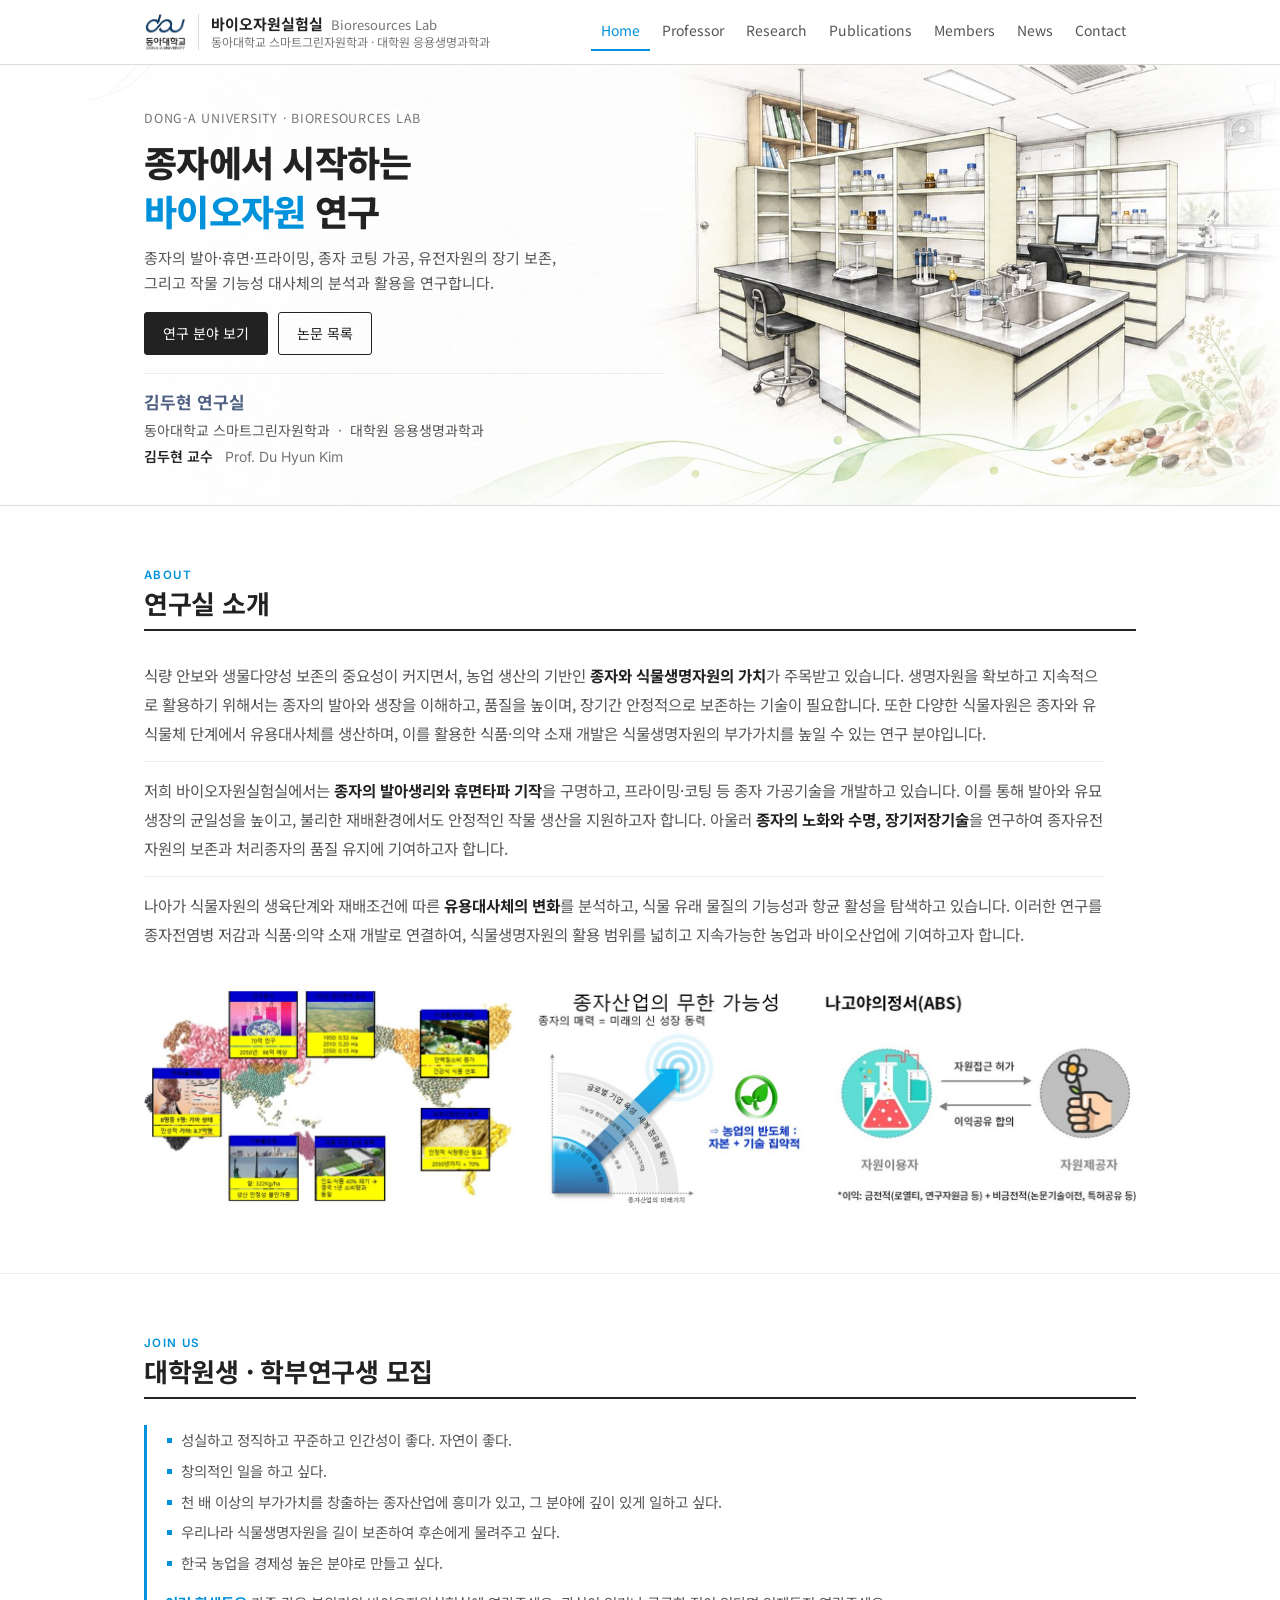
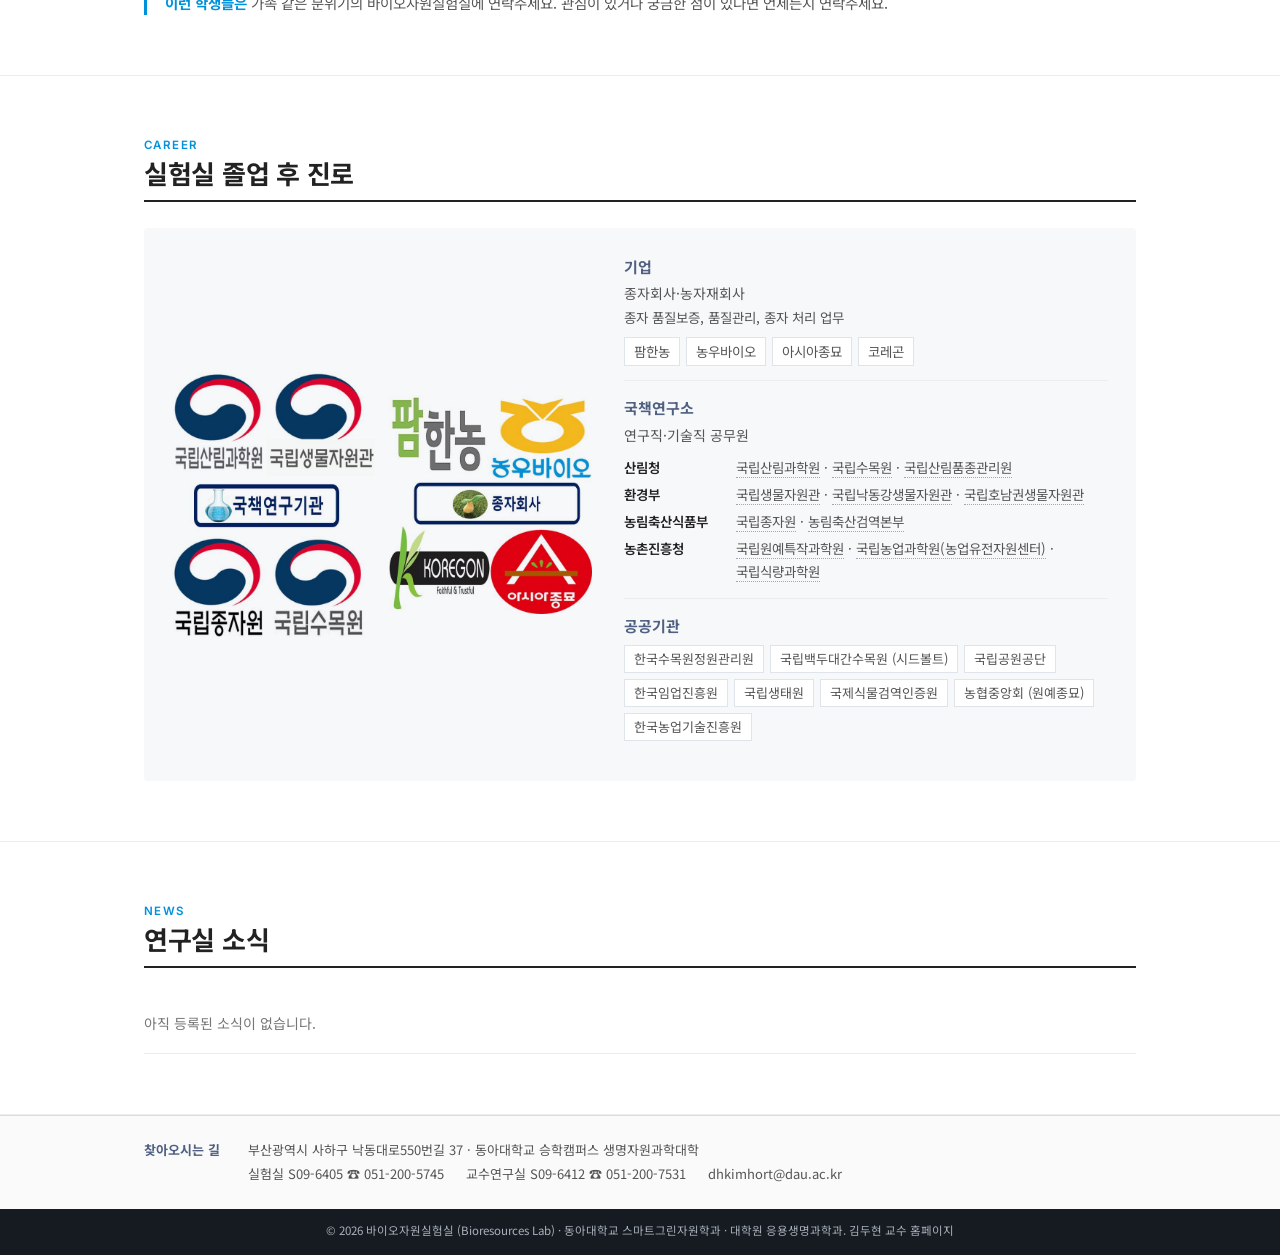
==== index.html @ fcc17c17 "Add files via upload" ====
<!DOCTYPE html>
<html lang="ko">
<head>
<meta charset="UTF-8">
<meta name="viewport" content="width=device-width, initial-scale=1">
<meta name="description" content="동아대학교 스마트그린자원학과 · 대학원 응용생명과학과 바이오자원실험실(김두현 교수). 종자 발아생리·프라이밍, 종자 가공, 유전자원 보존, 유용대사체 연구.">
<meta name="theme-color" content="#ffffff">
<meta name="apple-mobile-web-app-title" content="바이오자원실험실">
<link rel="icon" type="image/png" sizes="32x32" href="[data-uri]">
<link rel="icon" type="image/png" sizes="192x192" href="[data-uri]">
<link rel="apple-touch-icon" href="[data-uri]">
<meta property="og:type" content="website">
<meta property="og:site_name" content="바이오자원실험실">
<meta property="og:title" content="바이오자원실험실 | 동아대학교 김두현 교수 연구실">
<meta property="og:description" content="종자 발아생리·프라이밍, 종자 가공, 유전자원 보존, 유용대사체 연구 — 동아대학교 스마트그린자원학과 · 대학원 응용생명과학과">
<meta property="og:image" content="[data-uri]">
<meta property="og:image:width" content="1200"><meta property="og:image:height" content="630">
<meta name="twitter:card" content="summary_large_image">
<title>바이오자원실험실 | 동아대학교 김두현 교수 연구실</title>
<link rel="preconnect" href="https://fonts.googleapis.com">
<link rel="preconnect" href="https://fonts.gstatic.com" crossorigin>
<link href="https://fonts.googleapis.com/css2?family=Noto+Sans+KR:wght@400;500;700;800&family=Inter:wght@400;600&display=swap" rel="stylesheet">
<style>
:root{
  --ink:#141414; --ink2:#3d3d3d; --muted:#767676;
  --bg:#ffffff; --card:#ffffff; --line:#dcdcdc; --line2:#ececec;
  --accent:#0b3862;      /* 진한 남색: 링크·제목 포인트 */
  --accent-soft:#f2f4f7;
  --mark:#fff1a8;
  --radius:3px;
  /* 기존 이름 호환 */
  --green:var(--accent); --green2:var(--accent); --green-soft:var(--accent-soft); --gold:var(--ink); --gold-soft:var(--accent-soft);
}
*{box-sizing:border-box;margin:0;padding:0}
html{scroll-padding-top:64px}
body{min-height:100vh;display:flex;flex-direction:column}
main{flex:1;display:flex;flex-direction:column}
main>section{flex:none}
section[hidden]{display:none!important}
body{font-family:'Noto Sans KR',system-ui,sans-serif;background:var(--bg);color:var(--ink);line-height:1.7;font-size:15.5px;-webkit-font-smoothing:antialiased}
a{color:var(--accent);text-decoration:none}
a:hover{text-decoration:underline}
.wrap{max-width:1040px;margin:0 auto;padding:0 24px}

/* NAV */
header.nav{position:sticky;top:0;z-index:50;background:#fff;border-bottom:1px solid var(--line)}
.nav .wrap{display:flex;align-items:center;justify-content:space-between;height:64px}
.brand{display:flex;align-items:center;gap:12px;color:var(--ink);font-weight:700;font-size:15px;line-height:1.3}
.brand:hover{text-decoration:none}
.brand .logo{height:44px;width:auto;display:block}
.brand .bt{display:flex;flex-direction:column;padding-left:12px;border-left:1px solid var(--line)}
.brand .en-name{font-style:normal;font-weight:400;color:var(--muted);font-size:13px;margin-left:4px}
.brand small{font-weight:400;color:var(--muted);font-size:12px}
.links{display:flex;gap:2px}
.links a{color:var(--ink2);font-size:14px;padding:6px 10px;border-bottom:2px solid transparent}
.links a:hover,.links a.on{color:var(--accent);border-bottom-color:var(--accent);text-decoration:none}
.burger{display:none;background:none;border:0;padding:8px;cursor:pointer;color:var(--ink)}
@media (max-width:520px) and (pointer:coarse){.brand .bt small{display:none}.brand .logo{height:38px}}
@media (max-width:960px) and (pointer:coarse){.brand .bt small{display:none}}
@media (max-width:820px) and (pointer:coarse){
  .nav .wrap{height:auto;flex-direction:column;align-items:stretch;padding-top:10px}
  .burger{display:none}
  .links{display:flex;overflow-x:auto;-webkit-overflow-scrolling:touch;scrollbar-width:none;margin:6px -24px 0;padding:0 18px;gap:0}
  .links::-webkit-scrollbar{display:none}
  .links a{flex:none;padding:10px 12px;font-size:14px}
  html{scroll-padding-top:104px}
}

/* HERO */
.hero{background:#fff;border-bottom:1px solid var(--line);overflow:hidden}

.hero .wrap{padding:64px 24px 0}
.hero-txt{padding-bottom:56px}
.hero .eyebrow{font-size:12.5px;letter-spacing:.06em;color:var(--muted)}
.hero h1{font-family:'Noto Sans KR',sans-serif;font-weight:800;letter-spacing:-.02em;font-size:clamp(28px,4.2vw,40px);line-height:1.35;margin:12px 0 14px;color:var(--ink)}
.hero h1 span{color:var(--accent)}
.hero p.lead{max-width:none;color:var(--ink2);font-size:16px}
.hero .cta{display:flex;gap:10px;flex-wrap:wrap;margin-top:24px}
.btn{display:inline-block;padding:9px 18px;font-size:14px;border:1px solid var(--ink);border-radius:var(--radius);color:var(--ink)}
.btn:hover{text-decoration:none;background:var(--ink);color:#fff}
.btn.gold{background:var(--ink);color:#fff}
.btn.gold:hover{background:#000}
.hero-lab{margin-top:26px;padding-top:20px;border-top:1px solid var(--line2)}
.hero-lab>b{display:block;font-size:20px;color:var(--ink)}
.hero-sub{font-size:15px;color:var(--ink2);margin-top:2px}
.mbr{display:none}
@media (max-width:640px) and (pointer:coarse){.mbr{display:inline}.hero-sub .dot{display:none}.hero-sub{font-size:16px}}
.hero-sub span{margin:0 8px;color:var(--muted)}
.hero-pi{margin-top:6px;font-size:15px;font-weight:600;color:var(--ink)}
.hero-pi em{font-style:normal;font-weight:400;font-size:14px;color:var(--muted);margin-left:8px;font-family:'Inter'}
.hero-txt{align-self:center}
.hero-grid{display:grid;grid-template-columns:minmax(0,1fr) minmax(0,1.05fr);gap:8px;align-items:end}
.hero-art{align-self:end;margin-right:-24px}
.hero-art img{display:block;width:100%;height:auto;-webkit-mask-image:linear-gradient(90deg,transparent 0%,#000 22%),linear-gradient(180deg,transparent 0%,#000 24%);-webkit-mask-composite:source-in;mask-image:linear-gradient(90deg,transparent 0%,#000 22%),linear-gradient(180deg,transparent 0%,#000 24%);mask-composite:intersect}
@media (max-width:640px) and (pointer:coarse){.hero-grid{grid-template-columns:1fr}.hero-txt{padding-bottom:8px}.hero-art{justify-self:end;width:78%;margin:0 -24px 0 0}}

/* SECTIONS */
section.blk{padding:60px 0;border-bottom:1px solid var(--line2)}
.sec-head{display:flex;align-items:baseline;justify-content:space-between;gap:16px;margin-bottom:26px;flex-wrap:wrap;border-bottom:2px solid var(--ink);padding-bottom:10px}
.sec-head .kicker{font-family:'Inter';font-size:11.5px;letter-spacing:.12em;color:var(--muted);text-transform:uppercase}
.sec-head h2{font-family:'Noto Sans KR',sans-serif;font-weight:700;letter-spacing:-.01em;font-size:26px;color:var(--ink);line-height:1.3}
.sec-head p{color:var(--muted);font-size:14px}

/* PROFESSOR */
.prof{display:grid;grid-template-columns:220px 1fr;gap:40px}
@media (max-width:760px) and (pointer:coarse){.prof{grid-template-columns:1fr}}
.prof-card{align-self:start}
.avatar{display:block;object-fit:cover;object-position:center top;width:100%;max-width:160px;aspect-ratio:4/5;background:var(--accent-soft);border:1px solid var(--line);display:grid;place-items:center;font-family:'Noto Sans KR';font-size:56px;color:#b9c0cb;margin-bottom:16px}
.prof-card h3{font-size:21px}
.prof-card .en{color:var(--muted);font-family:'Inter';font-size:14px}
.prof-card .pos{margin:8px 0 14px;color:var(--ink2);font-size:14px}
.contact-list{list-style:none;font-size:13.5px;border-top:1px solid var(--line);padding-top:12px}
.contact-list li{display:flex;gap:10px;padding:3px 0;color:var(--ink2);word-break:break-all}
.contact-list li b{color:var(--muted);font-weight:400;min-width:44px}
.ext-links{display:flex;gap:12px;flex-wrap:wrap;margin-top:12px;font-size:13.5px}
.chip{display:inline-block;font-size:12px;padding:2px 8px;border:1px solid var(--line);border-radius:var(--radius);color:var(--ink2);background:#fff}
.ext-links .chip{border:0;padding:0;font-size:13.5px;color:var(--accent);text-decoration:underline;text-underline-offset:3px}
.chip.gold{border-color:var(--ink2);color:var(--ink)}
.timeline h4{font-size:15px;color:var(--ink);margin:4px 0 8px;padding-bottom:6px;border-bottom:1px solid var(--line)}
.tl{list-style:none;margin-bottom:26px}
.tl li{display:grid;grid-template-columns:150px 1fr;gap:14px;padding:7px 0;border-bottom:1px solid var(--line2);font-size:14.5px}
.tl li .yr{font-family:'Inter';color:var(--muted);font-size:13.5px}
.todo{background:#fff8d6;border:1px dashed #c9b45a;color:#6b5a12;padding:1px 6px;font-size:12.5px}

/* RESEARCH */
.grid{display:grid;grid-template-columns:repeat(2,1fr);gap:0;border-top:1px solid var(--line)}
@media (max-width:700px) and (pointer:coarse){.grid{grid-template-columns:1fr}}
.rcard{padding:26px 26px 26px 0;border-bottom:1px solid var(--line)}
.grid .rcard:nth-child(2n){padding-left:26px;padding-right:0;border-left:1px solid var(--line)}
@media (max-width:700px) and (pointer:coarse){.grid .rcard:nth-child(2n){padding-left:0;border-left:0}}
.rcard .ico{display:none}
.rcard h3{font-size:18px;font-weight:700}
.rcard .en{font-family:'Inter';font-size:12.5px;color:var(--muted);margin-bottom:10px}
.rcard p{font-size:14.5px;color:var(--ink2)}
.rcard .tags{margin-top:12px;display:flex;gap:5px;flex-wrap:wrap}
#researchGrid{display:block;border-top:0}
.rarea{padding:30px 0 34px;border-top:1px solid var(--line)}
.rarea:first-child{border-top:0;padding-top:4px}
.rhead{display:flex;gap:14px;align-items:baseline;margin-bottom:10px}
.rnum{font-family:'Inter';font-weight:700;font-size:20px;color:var(--accent)}
.rhead h3{font-size:20px;font-weight:700}
.rhead .en{font-family:'Inter';font-size:13px;color:var(--muted)}
.rdesc{font-size:15px;color:var(--ink2);max-width:920px;line-height:1.85}
.rarea .tags{margin:12px 0 18px;display:flex;gap:5px;flex-wrap:wrap}
.rfigs{display:grid;grid-template-columns:1fr 1fr;gap:12px 16px;max-width:680px}

.quad{grid-column:1/-1;display:grid;grid-template-columns:1fr 1fr;gap:14px;max-width:560px}
.qimg{width:100%;aspect-ratio:1/1;object-fit:cover;display:block;border:1px solid var(--line2)}
.jrows{display:flex;flex-direction:column;gap:6px}
.jrow{display:flex;gap:6px}
.jit{min-width:0}
.jit img{width:100%;height:auto;display:block;border-radius:2px;background:#fff}
.qcell{margin:0}

.qcell figcaption{margin-top:6px;line-height:1.45}
.qcell b{display:block;font-size:14px;color:var(--ink)}
.qcell .sci{font-weight:400;font-size:12.5px;color:var(--ink2);margin-left:4px}
.qcell span{font-size:12px;color:var(--muted)}
.rfig{margin:0;min-width:0}
.rfig.full{grid-column:1/-1}
.rfig.tall img{max-height:520px;width:auto;max-width:100%;margin:0 auto}
.rfig img{width:100%;display:block;border:1px solid var(--line2);background:#fff}
.rfig img+img{margin-top:8px}
.rfig.half{display:flex;flex-direction:column}
.rfig.half .rimgs{flex:1;display:flex;flex-direction:column;gap:8px}
.rfig.half .rimgs img{flex:1;min-height:0;height:100%;object-fit:cover;object-position:left center}
.rfig.half .rimgs img:only-child{object-fit:contain}
.rfig.half .rimgs img+img{margin-top:0}
.rfig figcaption{white-space:nowrap;overflow:hidden;text-overflow:ellipsis;font-size:12px}
.rfig.full figcaption{white-space:normal}
.rfig figcaption{font-size:12.5px;color:var(--muted);margin-top:7px;line-height:1.6}
@media (max-width:700px) and (pointer:coarse){.rfigs{grid-template-columns:1fr}}
.kwbox{margin-top:30px}
.kwbox h4{font-size:14px;margin-bottom:10px}
.kw{display:inline-block;margin:0 14px 6px 0;font-size:14px;color:var(--ink2)}
.ach{display:grid;grid-template-columns:repeat(auto-fit,minmax(300px,1fr));gap:0 30px;margin-top:22px;border-top:1px solid var(--line)}
.achi{padding:14px 0;border-bottom:1px solid var(--line2);display:flex;gap:12px;align-items:flex-start}
.ach-h{font-size:14px;margin-top:30px}
.ach{margin-top:10px!important}
.achi b a{color:var(--ink)}
.achi .chip{white-space:nowrap;flex:none}
.achi b{font-size:14.5px;display:block;line-height:1.5;font-weight:500}.achi p{font-size:13px;color:var(--muted)}

/* PUBLICATIONS */
.pub-tools{display:flex;gap:10px;flex-wrap:wrap;margin-bottom:16px}
.search{flex:1;min-width:220px;position:relative}
.search input{width:100%;padding:9px 12px 9px 34px;border:1px solid var(--line);border-radius:var(--radius);font:inherit;font-size:14px;background:#fff}
.search input:focus{outline:none;border-color:var(--ink)}
.search svg{position:absolute;left:11px;top:50%;transform:translateY(-50%);color:var(--muted)}
.filters[hidden]{display:none!important}
.filters{display:flex;gap:0;border:1px solid var(--line);border-radius:var(--radius);overflow:hidden}
.fbtn{border:0;border-right:1px solid var(--line);background:#fff;padding:8px 14px;font:inherit;font-size:13px;cursor:pointer;color:var(--ink2)}
.fbtn:last-child{border-right:0}
.fbtn.on{background:var(--ink);color:#fff}
.tabs{display:flex;gap:0;border-bottom:1px solid var(--line);margin:-6px 0 18px}
.tab{background:none;border:0;border-bottom:2px solid transparent;margin-bottom:-1px;padding:10px 18px 10px 0;margin-right:18px;font:inherit;font-size:15px;color:var(--muted);cursor:pointer}
.tab span{font-family:'Inter';font-size:12.5px;color:var(--muted);margin-left:3px}
.tab.on{color:var(--ink);border-bottom-color:var(--ink);font-weight:600}
.pane[hidden],.pub-tools[hidden],.pub-count[hidden]{display:none!important}
.pres{padding:11px 0}
.pres .t{font-size:14.5px}
.kind{font-size:12px;color:var(--muted);border:1px solid var(--line);padding:1px 7px;white-space:nowrap}
.kind.intl{color:var(--accent);border-color:#b9c6d6}
#pane-patents .ach{margin-top:0!important;grid-template-columns:1fr;border-top:0}
#pane-patents .achi .chip{min-width:66px;text-align:center}
.src-note{font-size:12.5px;color:var(--muted);margin:-2px 0 6px}
.pub-count{font-size:13px;color:var(--muted);margin-bottom:6px}
.year-group h3{font-family:'Inter';font-size:17px;font-weight:600;color:var(--ink);margin:26px 0 4px}
.pub{padding:14px 0;border-bottom:1px solid var(--line2);display:grid;grid-template-columns:1fr auto;gap:16px;align-items:start}
.pub .t{font-weight:500;font-size:15px;line-height:1.55;color:var(--ink)}
.pub .a{font-size:13.5px;color:var(--ink2);margin-top:3px}
.pub .a mark{background:none;color:var(--ink);font-weight:700;text-decoration:underline;text-underline-offset:2px}
.pub .j{font-size:13px;color:var(--muted);margin-top:2px}
.pub .j .idx{margin-left:10px;font-family:'Inter';font-size:11.5px;letter-spacing:.03em;color:var(--ink2);border:1px solid var(--line);padding:0 6px}
.pub .j i{color:var(--ink2)}
.pub .side{display:flex;flex-direction:column;gap:6px;align-items:flex-end}
.pub .side .chip{display:none}
.doi{font-size:13px;font-family:'Inter';white-space:nowrap}
.empty{text-align:center;color:var(--muted);padding:30px}
@media (max-width:600px) and (pointer:coarse){.pub{grid-template-columns:1fr}.pub .side{align-items:flex-start}}

/* MEMBERS */
.mgroup{margin-bottom:26px}
.alumni{list-style:none;border-top:1px solid var(--line);max-width:520px}
.al-note{font-style:normal;font-size:13px;color:var(--muted);margin-left:12px}
.alumni li{display:grid;grid-template-columns:48px 1fr;padding:8px 0;border-bottom:1px solid var(--line2);font-size:14.5px}
.alumni .yr{font-family:'Inter';color:var(--muted);font-size:13.5px}
.mgroup h3{font-size:14px;color:var(--muted);font-weight:500;margin-bottom:8px}
.mcards{display:grid;grid-template-columns:repeat(auto-fill,minmax(280px,1fr));gap:12px}
.mcard{border:1px solid var(--line);border-radius:var(--radius);padding:16px;display:flex;gap:14px;align-items:flex-start}
.mcard .ph{width:56px;height:70px;flex:none;display:grid;place-items:center;background:var(--accent-soft);border:1px solid var(--line);color:#9aa3b0;font-size:15px}
.mcard.ph-empty{border-style:dashed}
.mcard.ph-empty .ph{background:#fafafa;color:#bbb}
.mcard h4{font-size:15.5px}
.mcard h4 span{font-family:'Inter';font-weight:400;color:var(--muted);font-size:12.5px;margin-left:5px}
.mcard .role{font-size:12.5px;color:var(--muted);margin:1px 0 6px}
.mcard p{font-size:13.5px;color:var(--ink2)}

/* NEWS */
.news{list-style:none}
.news li{display:grid;grid-template-columns:90px 1fr;gap:4px 16px;padding:12px 0;border-bottom:1px solid var(--line2)}
.news .d{font-family:'Inter';font-size:13.5px;color:var(--muted);grid-row:span 2}
.news .h{font-weight:500}
.news .x{font-size:14px;color:var(--ink2)}

/* CONTACT */
.contact{display:grid;grid-template-columns:1fr 1fr;gap:40px}
.cbar{display:flex;gap:28px;align-items:baseline;flex-wrap:wrap}
.cbar-t{font-size:13px;font-weight:700;color:var(--ink);white-space:nowrap}
.cbar-b p{font-size:13px;color:var(--ink2);line-height:1.8}
.cbar-b span{margin-right:22px;white-space:nowrap}
#cbar{margin-top:auto;padding:22px 0 24px!important;background:#fafafa;border-top:1px solid var(--line);border-bottom:0!important}
#cbar .room{display:inline-block;min-width:96px;margin-right:18px}
#contact .sec-head{margin-bottom:18px}
@media (max-width:760px) and (pointer:coarse){.contact{grid-template-columns:1fr;gap:24px}}
.box h3{font-size:15px;margin-bottom:8px}
.box p{font-size:14.5px;color:var(--ink2)}
.proj{margin:0 0 34px}
.proj-h{font-size:17px;font-weight:600;color:var(--ink);margin-bottom:6px;display:flex;gap:10px;align-items:baseline}
.proj-h span{font-family:'Inter';font-weight:700;color:var(--accent);font-size:16px}
.proj p{font-size:14.5px;color:var(--ink2);max-width:900px;margin-bottom:12px}
.proj-fig{border:1px solid var(--line);padding:10px;background:#fff}
.proj-fig.narrow{max-width:640px}
.proj-fig img{width:100%;display:block}
.about-txt{max-width:960px}
.ab-row{padding:14px 0;border-bottom:1px solid var(--line2)}
.ab-row:last-child{border-bottom:0}
.ab-row:first-child{padding-top:4px}
.ab-row p{margin-bottom:0!important}
.ab-lbl{font-size:13px;font-weight:700;color:var(--accent);padding-top:3px;letter-spacing:.02em}
@media (max-width:640px) and (pointer:coarse){.ab-row{grid-template-columns:1fr;gap:4px}}
.about-txt p{font-size:15.5px;color:var(--ink2);margin-bottom:12px;line-height:1.85}
.about-txt b{color:var(--ink)}
.about-fig{margin:26px 0 8px;border:0;padding:0;background:#fff}
.about-fig img{width:100%;display:block}
.sub-h{font-size:17px;margin:40px 0 14px;padding-bottom:8px;border-bottom:1px solid var(--line)}
.career{background:#f7f8fa;padding:26px 28px;border-radius:4px;display:grid;grid-template-columns:minmax(0,1fr) minmax(0,1.15fr);gap:32px;align-items:start}
@media (max-width:820px) and (pointer:coarse){.career{grid-template-columns:1fr}}
.career-logos{display:grid;grid-template-columns:1fr 1fr;gap:14px}
.career-logos img{width:100%;display:block;border:0;padding:0;background:#fff;mix-blend-mode:multiply}
.career-txt p{font-size:14.5px;color:var(--ink2);margin-bottom:12px;line-height:1.8}
.career-txt b{color:var(--ink)}
.cr-item{padding:14px 0;border-bottom:1px solid var(--line2)}
.cr-item:first-child{padding-top:0}
.cr-item:last-child{border-bottom:0}
.cr-item h4{font-size:15px;color:var(--slate);margin-bottom:2px}
.cr-item p{font-size:14px;color:#222;margin:0}
.cr-item span{display:block;font-size:13.5px;color:#555}
.cr-item ul{list-style:none;margin-top:6px}
.cr-item ul li{font-size:13.5px;color:#555;padding:2px 0}
.cr-item ul li b{display:inline-block;min-width:112px;color:#222;font-weight:600}
.cr-item ul.tagl{display:flex;flex-wrap:wrap;gap:6px}
.cr-item ul.tagl li{border:1px solid #dfe3ea;background:#fff;padding:2px 9px;font-size:13px}
.cr-item a{color:inherit;text-decoration:none;border-bottom:1px dotted #9aa7bd}
.cr-item a:hover{color:var(--accent);border-bottom-color:var(--accent)}
.cr-item ul.tagl li{padding:0!important}
.cr-item ul.tagl li a{display:block;padding:2px 9px;border:0}
.cr-item ul.tagl li:hover{border-color:var(--accent)}
.cr-item ul li b a{border-bottom:0}
.want{list-style:none;margin:4px 0 12px}
.want li{position:relative;padding:3px 0 3px 16px;font-size:14.5px;color:var(--ink2)}
.want li::before{content:"";position:absolute;left:2px;top:13px;width:5px;height:5px;background:var(--accent)}
.want-call{font-size:14.5px;color:var(--ink2)}
.want-call b{color:var(--accent)}
.recruit{border-left:3px solid var(--accent);padding-left:18px}

footer a{color:#dfe5ec;text-decoration:underline;text-underline-offset:3px;margin-left:6px}
footer{padding:12px 0 14px;background:#161b22;color:#a9b1bc;font-size:11.5px;text-align:center}
@media (max-width:640px) and (pointer:coarse){
  .hero .wrap{padding-top:36px}
  section.blk{padding:40px 0}
  .stats{display:grid;grid-template-columns:1fr 1fr;gap:18px 20px}
  .prof .avatar{max-width:130px}
  .sec-head h2{font-size:23px}
  .rfigs,.quad{max-width:100%}
}
@media (min-width:641px), (pointer:fine){
  .hero-grid{align-items:stretch}
}
@media (min-width:641px), (pointer:fine){
  .hero .wrap.hero-grid{min-height:60vh;padding-top:0}
  .hero-txt{padding:36px 0 36px;align-self:center}
}
@media (min-width:641px), (pointer:fine){
  .hero-grid{grid-template-columns:minmax(0,0.9fr) minmax(0,1.3fr)}
}
@media (min-width:641px), (pointer:fine){
  .hero{position:relative}
  .hero-grid{grid-template-columns:1fr;position:static}
  .hero-txt{position:relative;z-index:2;max-width:520px}
}
@media (min-width:641px), (pointer:fine){
  .hero .wrap.hero-grid{min-height:0}
  .hero-txt{padding:30px 0 28px}
  .hero h1{font-size:clamp(26px,3.4vw,36px);margin:8px 0 10px}
  .hero p.lead{font-size:15px;line-height:1.7}
  .hero .cta{margin-top:16px}
  .hero-lab{margin-top:18px;padding-top:14px}
  .hero-lab>b{font-size:17px}
  .hero-sub{font-size:14px}
  .hero-pi{font-size:14px;margin-top:2px}
}
@media (max-width:640px) and (pointer:coarse){
  .hero-art img{content:url("[data-uri]");-webkit-mask-image:linear-gradient(180deg,transparent 0%,#000 25%);mask-image:linear-gradient(180deg,transparent 0%,#000 25%)}
}
/* 글씨 색 조합: 제목 #222 · 소제목 블루 #0091db · 중제목 슬레이트 #4f6082 · 본문 #555 */
:root{--ink:#222;--ink2:#555;--accent:#0091db;--slate:#4f6082}
.sec-head h2,.hero h1{color:#222}
.hero h1 span{color:#0091db}
.sec-head .kicker{color:#0091db;font-weight:600}
.rhead h3,.rnum{color:#0091db}
.timeline h4,.sub-h,.ach-h,.mgroup h3,.kwbox h4,.hero-lab>b,.qcell b,.cbar-t,.year-group h3{color:var(--slate)}
.rdesc,.about-txt p,.ab-row p,.career-txt p,.want li,.want-call,.hero p.lead,.pub .a,.tl li,.news .x,.box p{color:#555}
.about-txt b,.career-txt b,.rdesc b{color:#222}
@media (max-width:640px) and (pointer:coarse){.dbr{display:none}}
.hero p.lead{word-break:keep-all}
.career-logos{align-self:center;align-items:center}
.cr-item ul:not(.tagl) li{display:grid;grid-template-columns:112px 1fr;align-items:start}
.cr-item ul:not(.tagl) li b{min-width:0}
.cr-item .cv{display:block;word-break:keep-all}
.cr-item ul.tagl li>span{display:block;padding:2px 9px;color:#555}
.nform{border:1px solid var(--line);background:#fafbfc;padding:16px;margin-bottom:22px;border-radius:4px}
.nform[hidden]{display:none}
.nf-row{display:flex;gap:10px;align-items:center;flex-wrap:wrap}
.nform input[type=text]{flex:1;min-width:200px}
.nform input[type=text],.nform input[type=date],.nform textarea{font:inherit;font-size:14px;padding:8px 10px;border:1px solid var(--line);border-radius:3px;background:#fff}
.nform textarea{width:100%;margin:10px 0;resize:vertical}
.nf-foot{justify-content:space-between}
.nf-file input{display:none}
.nf-file span{display:inline-block;padding:7px 12px;border:1px solid var(--line);background:#fff;cursor:pointer;font-size:13.5px;border-radius:3px}
.nf-prev{flex:1;font-size:13px;color:var(--muted)}
.nf-msg{font-size:13px;color:var(--muted);margin-top:6px;min-height:1em}
.news li{grid-template-columns:90px 1fr!important}
.news .nb{min-width:0}
.nimgs{display:flex;gap:8px;flex-wrap:wrap;margin-top:8px}
.nimgs img{height:140px;width:auto;max-width:100%;object-fit:cover;border:1px solid var(--line2)}
.ndel{margin-top:6px;font:inherit;font-size:12px;color:#b33;background:none;border:0;cursor:pointer;padding:0}
.n-empty{display:block!important;color:var(--muted);font-size:14px;padding:18px 0!important}
.ct-grid{display:grid;grid-template-columns:1.2fr 1fr;gap:18px}
@media (max-width:760px) and (pointer:coarse){.ct-grid{grid-template-columns:1fr}}
.ct-card{background:#f7f8fa;border-radius:4px;padding:24px 26px}
.ct-card h3{font-size:15px;color:var(--slate);margin-bottom:10px}
.ct-card p{font-size:14.5px;color:#555}
.ct-big{font-size:18px!important;color:#222!important;font-weight:600;margin-bottom:2px}
.ct-en{font-family:'Inter';font-size:13px!important;color:var(--muted)!important;margin-top:6px}
.ct-maps{display:flex;gap:8px;flex-wrap:wrap;margin-top:16px}
.ct-maps .btn{background:#fff;font-size:13px;padding:7px 14px}
.ct-dl{display:grid;grid-template-columns:92px 1fr;gap:12px 10px;font-size:14.5px}
.ct-dl dt{color:var(--muted)}
.ct-dl dd{margin:0;color:#222}
.ct-dl dd b{font-weight:600;margin-right:14px}
.ct-dl dd span{color:#555}
.ct-join{margin-top:18px;display:flex;justify-content:space-between;align-items:center;gap:16px;flex-wrap:wrap;background:#eef6fc}
.ct-join h3{color:#0091db;margin-bottom:4px}
.tl-en{display:block;font-family:'Inter';font-size:12.5px;color:var(--muted);margin-top:1px}
.tl li span{word-break:keep-all}
.ov-grid{display:grid;grid-template-columns:1fr 1fr;border-top:1px solid var(--line);margin-bottom:40px}
@media (max-width:700px) and (pointer:coarse){.ov-grid{grid-template-columns:1fr}}
.ov-cell{padding:24px 24px 24px 0;border-bottom:1px solid var(--line)}
.ov-cell:nth-child(2n){padding-left:24px;padding-right:0;border-left:1px solid var(--line)}
@media (max-width:700px) and (pointer:coarse){.ov-cell:nth-child(2n){padding-left:0;border-left:0}}
.ov-cell h3{font-size:18px;font-weight:700;color:#0091db}
.ov-cell .en{font-family:'Inter';font-size:12.5px;color:var(--muted);margin-bottom:10px}
.ov-cell p{font-size:14.5px;color:#555;line-height:1.8}
.ov-cell .tags{margin-top:12px;display:flex;gap:5px;flex-wrap:wrap}
@media (min-width:641px), (pointer:fine){
  .hero{background:#fff!important;position:relative;overflow:hidden}
  .hero .wrap.hero-grid{position:relative;height:440px;min-height:0!important;align-content:center}
  .hero-bg{position:absolute;top:0;left:-150px;height:100%;width:auto;max-width:none;z-index:0;pointer-events:none;-webkit-mask-image:linear-gradient(90deg,transparent 0%,transparent 6%,#000 30%,#000 88%,transparent 100%);mask-image:linear-gradient(90deg,transparent 0%,transparent 6%,#000 30%,#000 88%,transparent 100%)}
  .hero-txt{position:relative;z-index:1;max-width:520px}
  .hero-art{display:none!important}
  .hero::before{display:none}
}
@media (max-width:640px) and (pointer:coarse){.hero-bg{display:none}}

/* 데스크톱: 확대해도 글 배치가 바뀌지 않도록 폭 고정 */
@media (pointer:fine){
  body{min-width:1088px}
  .wrap{width:1040px;max-width:none}
}
@media (max-width:640px) and (pointer:coarse){.cbar{gap:6px}.cbar-b{min-width:0}.cbar-b span{white-space:normal;display:block;margin-right:0}}

/* ===== 편집 모드 ===== */
.ed-bar{position:fixed;right:18px;bottom:84px;z-index:200;display:flex;gap:6px;font-family:inherit}
.ed-bar[hidden]{display:none}
.ed-bar button{font:inherit;font-size:13px;padding:9px 14px;border-radius:6px;border:1px solid #222;background:#fff;color:#222;cursor:pointer;box-shadow:0 2px 8px rgba(0,0,0,.12)}
.ed-bar button.pri{background:#222;color:#fff}
.ed-bar .ed-msg{align-self:center;font-size:12px;color:#555;background:#fff;padding:4px 8px;border-radius:4px}
body.editing [data-ek]{outline:1px dashed #9cc7e6;outline-offset:2px;cursor:text}
body.editing [data-ek]:hover{outline-color:#0091db}
body.editing [data-ek]:focus{outline:2px solid #0091db;background:#f3f9fd}
body.editing [data-ek].ed-chg{outline-color:#e0a100}
</style>
</head>
<body>

<header class="nav">
  <div class="wrap">
    <a class="brand" href="#home">
      <img class="logo" src="[data-uri]" alt="동아대학교">
      <span class="bt"><span>바이오자원실험실 <em class="en-name">Bioresources Lab</em></span><small>동아대학교 스마트그린자원학과 · 대학원 응용생명과학과</small></span>
    </a>
    <button class="burger" aria-label="메뉴" onclick="document.querySelector('.links').classList.toggle('open')">
      <svg width="24" height="24" viewBox="0 0 24 24" fill="none" stroke="currentColor" stroke-width="2"><path d="M4 7h16M4 12h16M4 17h16"/></svg>
    </button>
    <nav class="links">
      <a href="#home">Home</a>
      <a href="#professor">Professor</a>
      <a href="#research">Research</a>
      <a href="#publications">Publications</a>
      <a href="#members">Members</a>
      <a href="#news">News</a>
      <a href="#contact">Contact</a>
    </nav>
  </div>
</header>

<main>
<section class="hero" id="home">
  <div class="wrap hero-grid">
    <img class="hero-bg" src="[data-uri]" alt="">
    <div class="hero-txt">
    <span class="eyebrow">DONG-A UNIVERSITY · BIORESOURCES LAB</span>
    <h1>종자에서 시작하는<br><span>바이오자원</span> 연구</h1>
    <p class="lead">종자의 발아·휴면·프라이밍, 종자 코팅 가공, 유전자원의 장기 보존,<br class="dbr"> 그리고 작물 기능성 대사체의 분석과 활용을 연구합니다.</p>
    <div class="cta">
      <a class="btn gold" href="#research">연구 분야 보기</a>
      <a class="btn ghost" href="#publications">논문 목록</a>
    </div>
        <div class="hero-lab">
      <b>김두현 연구실</b>
      <p class="hero-sub">동아대학교 스마트그린자원학과<span class="dot">·</span><br class="mbr">대학원 응용생명과학과</p>
      <p class="hero-pi">김두현 교수 <em>Prof. Du Hyun Kim</em></p>
    </div>
    </div>
    <div class="hero-art"><img src="[data-uri]" alt=""></div>
  </div>
</section>


<!-- PROFESSOR -->
<section class="blk" id="professor">
  <div class="wrap">
    <div class="sec-head"><div><div class="kicker">Principal Investigator</div><h2>지도교수</h2></div></div>
    <div class="prof">
      <div class="prof-card">
        <img class="avatar" src="[data-uri]" alt="김두현 교수">
        <h3>김두현</h3>
        <div class="en">Du Hyun Kim, Ph.D.</div>
        <div class="pos">동아대학교 스마트그린자원학과 교수<br>대학원 응용생명과학과</div>
        <ul class="contact-list">
          <li><b>Major</b><span>종자생물학</span></li>
          <li><b>Office</b><span>S09-6412</span></li>
          <li><b>Tel</b><span>051-200-7531</span></li>
          <li><b>Email</b><span>dhkimhort@dau.ac.kr</span></li>
        </ul>
        <div class="ext-links">
          <a class="chip" href="https://dongalibraryscholar.netlify.app/listing_result?keyword=957110">Library Scholar</a>
          <a class="chip" href="https://www.scopus.com/authid/detail.uri?authorId=55575376400">Scopus</a>
          <a class="chip" href="https://pubmed.ncbi.nlm.nih.gov/?term=Kim+Du+Hyun%5BAuthor%5D+AND+Dong-A%5BAffiliation%5D">PubMed</a>
          <a class="chip" href="https://www.researchgate.net/scientific-contributions/Du-Hyun-Kim-2061731172">ResearchGate</a>
        </div>
      </div>
      <div class="timeline">
        <h4>학력 (Education)</h4>
        <ul class="tl">
          <li><span class="yr">1999</span><span>경희대학교 농학과 박사</span></li>
          <li><span class="yr">1995</span><span>동아대학교 원예학과 석사</span></li>
          <li><span class="yr">1993</span><span>동아대학교 원예학과 학사</span></li>
        </ul>
        <h4>주요 경력 (Career)</h4>
        <ul class="tl">
          <li><span class="yr">2014.09 – 현재</span><span>동아대학교 생명자원산업학과 부교수</span></li>
          <li><span class="yr">2013 – 2014</span><span>미국 농무성 국립유전자원보존센터 (USDA NCGRP)<small class="tl-en">USDA National Center for Genetic Resources Preservation, Visiting Scientist</small></span></li>
          <li><span class="yr">2005 – 2014</span><span>산림청 국립산림과학원 연구사</span></li>
          <li><span class="yr">2003 – 2005</span><span>농림부 국립식물검역소</span></li>
          <li><span class="yr">2001 – 2003</span><span>미국 캘리포니아주립대 박사후 연구원<small class="tl-en">California State Polytechnic University, Dept. of Plant Science</small></span></li>
          <li><span class="yr">2000 – 2001</span><span>미국 플로리다주립대 박사후 연구원<small class="tl-en">University of Florida, Dept. of Horticulture</small></span></li>
        </ul>
        <h4>수상 (Awards)</h4>
        <ul class="tl">
          <li><span class="yr">2020</span><span>동아대학교 최우수 강의 교수상</span></li>
        </ul>
      </div>
    </div>
  </div>
</section>

<!-- RESEARCH -->
<section class="blk" id="research">
  <div class="wrap">
    <div class="sec-head"><div><div class="kicker">Research</div><h2>연구 분야</h2></div><p>종자의 발아부터 가공·보존, 기능성 성분까지</p></div>
    <div class="grid" id="researchGrid"></div>
    <div class="kwbox"><h4>Key Words</h4><div id="kwCloud"></div></div>
</div>
  </div>
</section>

<!-- PUBLICATIONS -->
<section class="blk" id="publications">
  <div class="wrap">
    <div class="sec-head"><div><div class="kicker">Publications</div><h2>연구실적</h2></div></div>
    <div class="tabs" id="pubTabs">
      <button class="tab on" data-t="papers">논문 <span id="cntPapers"></span></button>
      <button class="tab" data-t="patents">특허 · 기술이전 <span>6</span></button>
    </div>
    <div class="pub-tools" id="pubTools">
      <label class="search">
        <svg width="16" height="16" viewBox="0 0 24 24" fill="none" stroke="currentColor" stroke-width="2"><circle cx="11" cy="11" r="7"/><path d="m20 20-3.5-3.5"/></svg>
        <input id="q" type="search" placeholder="제목, 저자, 저널 검색 (예: priming, ginseng, soybean)">
      </label>
      <div class="filters" id="topicFilters" hidden></div>
    </div>
    <div class="pub-count" id="pubCount"></div>
    <div class="pane" id="pane-papers">
      <p class="src-note">Scopus · Web of Science · KCI 기준 · * 교신저자 · 출처: <a href="https://dongalibraryscholar.netlify.app/listing_result?keyword=957110">Dong-A Library Scholar</a> (2026년 10월 기준)</p>
      <div id="pubList"></div>
    </div>
    <div class="pane" id="pane-patents" hidden>
    <div class="ach">
      <div class="achi"><span class="chip gold">등록특허</span><div><b><a href="https://patents.google.com/patent/KR102900846B1/ko">종자 프라이밍과 비생물적 스트레스 공정을 이용하여 들깨 유묘의 항산화 활성, 카페인산 및 로즈마린산 함량을 증진시키는 방법</a></b><p>2025 · 10-2900846</p></div></div>
      <div class="achi"><span class="chip gold">공개특허</span><div><b><a href="https://patents.google.com/patent/KR20240128167A/ko">종자 프라이밍을 이용한 들깨 종자의 발아를 증진시키는 방법</a></b><p>2024 · 10-2023-0020708</p></div></div>
      <div class="achi"><span class="chip gold">등록특허</span><div><b><a href="https://patents.google.com/patent/KR102245447B1/ko">토마토 종자의 발아특성 향상 방법</a></b><p>2021 · 10-2245447</p></div></div>
      <div class="achi"><span class="chip gold">등록특허</span><div><b><a href="https://patents.google.com/patent/KR102056626B1/ko">조 종자의 발아특성 향상 방법</a></b><p>2019 · 10-2056626</p></div></div>
      <div class="achi"><span class="chip gold">등록특허</span><div><b><a href="https://patents.google.com/patent/KR101888613B1/ko">기장 종자의 발아 촉진 방법</a></b><p>2018 · 10-1888613</p></div></div>
      <div class="achi"><span class="chip gold">기술이전</span><div><b>간기능 개선 효능 다량 함유 특용작물을 이용한 제품 레시피 설정 기술</b><p>2025 · (주)다우팜</p></div></div>
        </div>
  </div>
</section>

<!-- MEMBERS -->
<section class="blk" id="members">
  <div class="wrap">
    <div class="sec-head"><div><div class="kicker">Members</div><h2>구성원</h2></div></div>
    <div id="memberList"></div>
  </div>
</section>

<!-- ABOUT (home) -->
<section class="blk" id="about">
  <div class="wrap">
    <div class="sec-head"><div><div class="kicker">About</div><h2>연구실 소개</h2></div></div>
    <div class="about-txt">
      <div class="ab-row"><p>식량 안보와 생물다양성 보존의 중요성이 커지면서, 농업 생산의 기반인 <b>종자와 식물생명자원의 가치</b>가 주목받고 있습니다. 생명자원을 확보하고 지속적으로 활용하기 위해서는 종자의 발아와 생장을 이해하고, 품질을 높이며, 장기간 안정적으로 보존하는 기술이 필요합니다. 또한 다양한 식물자원은 종자와 유식물체 단계에서 유용대사체를 생산하며, 이를 활용한 식품·의약 소재 개발은 식물생명자원의 부가가치를 높일 수 있는 연구 분야입니다.</p></div>
      <div class="ab-row"><p>저희 바이오자원실험실에서는 <b>종자의 발아생리와 휴면타파 기작</b>을 구명하고, 프라이밍·코팅 등 종자 가공기술을 개발하고 있습니다. 이를 통해 발아와 유묘 생장의 균일성을 높이고, 불리한 재배환경에서도 안정적인 작물 생산을 지원하고자 합니다. 아울러 <b>종자의 노화와 수명, 장기저장기술</b>을 연구하여 종자유전자원의 보존과 처리종자의 품질 유지에 기여하고자 합니다.</p></div>
      <div class="ab-row"><p>나아가 식물자원의 생육단계와 재배조건에 따른 <b>유용대사체의 변화</b>를 분석하고, 식물 유래 물질의 기능성과 항균 활성을 탐색하고 있습니다. 이러한 연구를 종자전염병 저감과 식품·의약 소재 개발로 연결하여, 식물생명자원의 활용 범위를 넓히고 지속가능한 농업과 바이오산업에 기여하고자 합니다.</p></div>
    </div>
    <figure class="about-fig"><img src="[data-uri]" alt="식량 위기, 종자산업의 가능성, 나고야의정서(ABS) 개요"></figure>

  </div>
</section>

<!-- RECRUIT (home) -->
<section class="blk" id="recruit">
  <div class="wrap">
    <div class="sec-head"><div><div class="kicker">Join Us</div><h2>대학원생 · 학부연구생 모집</h2></div></div>
    <div class="recruit">
      <ul class="want">
        <li>성실하고 정직하고 꾸준하고 인간성이 좋다. 자연이 좋다.</li>
        <li>창의적인 일을 하고 싶다.</li>
        <li>천 배 이상의 부가가치를 창출하는 종자산업에 흥미가 있고, 그 분야에 깊이 있게 일하고 싶다.</li>
        <li>우리나라 식물생명자원을 길이 보존하여 후손에게 물려주고 싶다.</li>
        <li>한국 농업을 경제성 높은 분야로 만들고 싶다.</li>
      </ul>
      <p class="want-call"><b>이런 학생들은</b> 가족 같은 분위기의 바이오자원실험실에 연락주세요. 관심이 있거나 궁금한 점이 있다면 언제든지 연락주세요.</p>
    </div>
  </div>
</section>

<!-- CAREER (home) -->
<section class="blk" id="career">
  <div class="wrap">
    <div class="sec-head"><div><div class="kicker">Career</div><h2>실험실 졸업 후 진로</h2></div></div>
    <div class="career">
      <div class="career-logos">
        <img src="[data-uri]" alt="국책연구기관: 국립산림과학원, 국립생물자원관, 국립종자원, 국립수목원">
        <img src="[data-uri]" alt="종자회사: 팜한농, 농우바이오, 코레곤, 아시아종묘">
      </div>
      <div class="career-txt">
        <div class="cr-item"><h4>기업</h4><p>종자회사·농자재회사</p><span>종자 품질보증, 품질관리, 종자 처리 업무</span>
          <ul class="tagl" style="margin-top:8px"><li><span>팜한농</span></li><li><span>농우바이오</span></li><li><span>아시아종묘</span></li><li><span>코레곤</span></li></ul></div>
        <div class="cr-item"><h4>국책연구소</h4><p>연구직·기술직 공무원</p>
          <ul>
            <li><b><a href="https://www.forest.go.kr" target="_blank" rel="noopener">산림청</a></b><span class="cv"><a href="https://nifos.forest.go.kr" target="_blank" rel="noopener">국립산림과학원</a> · <a href="https://kna.forest.go.kr" target="_blank" rel="noopener">국립수목원</a> · <a href="https://nfsv.forest.go.kr" target="_blank" rel="noopener">국립산림품종관리원</a></span></li>
            <li><b><a href="https://www.me.go.kr" target="_blank" rel="noopener">환경부</a></b><span class="cv"><a href="https://www.nibr.go.kr" target="_blank" rel="noopener">국립생물자원관</a> · <a href="https://www.nnibr.re.kr" target="_blank" rel="noopener">국립낙동강생물자원관</a> · <a href="https://www.hnibr.re.kr" target="_blank" rel="noopener">국립호남권생물자원관</a></span></li>
            <li><b><a href="https://www.mafra.go.kr" target="_blank" rel="noopener">농림축산식품부</a></b><span class="cv"><a href="https://www.seed.go.kr" target="_blank" rel="noopener">국립종자원</a> · <a href="https://www.qia.go.kr" target="_blank" rel="noopener">농림축산검역본부</a></span></li>
            <li><b><a href="https://www.rda.go.kr" target="_blank" rel="noopener">농촌진흥청</a></b><span class="cv"><a href="https://www.nihhs.go.kr" target="_blank" rel="noopener">국립원예특작과학원</a> · <a href="https://www.naas.go.kr" target="_blank" rel="noopener">국립농업과학원(농업유전자원센터)</a> · <a href="https://www.nics.go.kr" target="_blank" rel="noopener">국립식량과학원</a></span></li>
          </ul></div>
        <div class="cr-item"><h4>공공기관</h4>
          <ul class="tagl"><li><a href="https://www.koagi.or.kr" target="_blank" rel="noopener">한국수목원정원관리원</a></li><li><a href="https://www.bdna.or.kr" target="_blank" rel="noopener">국립백두대간수목원 (시드볼트)</a></li><li><a href="https://www.knps.or.kr" target="_blank" rel="noopener">국립공원공단</a></li><li><a href="https://www.kofpi.or.kr" target="_blank" rel="noopener">한국임업진흥원</a></li><li><a href="https://www.nie.re.kr" target="_blank" rel="noopener">국립생태원</a></li><li><a href="https://www.ipab.or.kr" target="_blank" rel="noopener">국제식물검역인증원</a></li><li><a href="https://www.nonghyup.com" target="_blank" rel="noopener">농협중앙회 (원예종묘)</a></li><li><a href="https://www.koat.or.kr" target="_blank" rel="noopener">한국농업기술진흥원</a></li></ul></div>
      </div>
    </div>
  </div>
</section>

<!-- NEWS -->
<section class="blk" id="news">
  <div class="wrap">
    <div class="sec-head"><div><div class="kicker">News</div><h2>연구실 소식</h2></div></div>
    <form class="nform" id="newsForm" hidden>
      <div class="nf-row"><input id="nfTitle" type="text" maxlength="120" placeholder="제목" required><input id="nfDate" type="date" required></div>
      <textarea id="nfBody" rows="4" maxlength="3000" placeholder="내용을 입력하세요"></textarea>
      <div class="nf-row nf-foot">
        <label class="nf-file"><input id="nfImg" type="file" accept="image/*" multiple><span>📷 사진 첨부</span></label>
        <div id="nfPrev" class="nf-prev"></div>
        <button type="submit" class="btn gold" id="nfSubmit">게시하기</button>
      </div>
      <p class="nf-msg" id="nfMsg"></p>
    </form>
    <ul class="news" id="newsList"><li class="n-empty">아직 등록된 소식이 없습니다.</li></ul>
  </div>
</section>

<!-- CONTACT -->
<section class="blk" id="contact" style="border-bottom:0">
  <div class="wrap">
    <div class="sec-head"><div><div class="kicker">Contact</div><h2>찾아오시는 길</h2></div></div>
    <div class="ct-grid">
      <div class="ct-card ct-addr">
        <h3>주소</h3>
        <p class="ct-big">부산광역시 사하구 낙동대로550번길 37</p>
        <p>동아대학교 승학캠퍼스 생명자원과학대학</p>
        <p class="ct-en">37, Nakdong-daero 550beon-gil, Saha-gu, Busan 49315, Republic of Korea</p>
        <div class="ct-maps">
          <a class="btn" href="https://map.naver.com/p/search/%EB%8F%99%EC%95%84%EB%8C%80%ED%95%99%EA%B5%90%20%EC%8A%B9%ED%95%99%EC%BA%A0%ED%8D%BC%EC%8A%A4%20%EC%83%9D%EB%AA%85%EC%9E%90%EC%9B%90%EA%B3%BC%ED%95%99%EB%8C%80%ED%95%99" target="_blank" rel="noopener">네이버 지도</a>
          <a class="btn" href="https://map.kakao.com/?q=%EB%8F%99%EC%95%84%EB%8C%80%ED%95%99%EA%B5%90%20%EC%8A%B9%ED%95%99%EC%BA%A0%ED%8D%BC%EC%8A%A4%20%EC%83%9D%EB%AA%85%EC%9E%90%EC%9B%90%EA%B3%BC%ED%95%99%EB%8C%80%ED%95%99" target="_blank" rel="noopener">카카오맵</a>
          <a class="btn" href="https://www.google.com/maps/search/?api=1&query=%EB%B6%80%EC%82%B0%EA%B4%91%EC%97%AD%EC%8B%9C%20%EC%82%AC%ED%95%98%EA%B5%AC%20%EB%82%99%EB%8F%99%EB%8C%80%EB%A1%9C550%EB%B2%88%EA%B8%B8%2037%20%EB%8F%99%EC%95%84%EB%8C%80%ED%95%99%EA%B5%90%20%EC%8A%B9%ED%95%99%EC%BA%A0%ED%8D%BC%EC%8A%A4" target="_blank" rel="noopener">Google Maps</a>
        </div>
      </div>
      <div class="ct-card">
        <h3>연락처</h3>
        <dl class="ct-dl">
          <dt>실험실</dt><dd><b>S09-6405</b><span>☎ 051-200-5745</span></dd>
          <dt>교수연구실</dt><dd><b>S09-6412</b><span>☎ 051-200-7531</span></dd>
          <dt>Email</dt><dd><b>dhkimhort@dau.ac.kr</b></dd>
        </dl>
      </div>
    </div>
    <div class="ct-card ct-join">
      <div><h3>바이오자원실험실에 관심이 있다면</h3><p>언제든 실험실(S09-6405)에 방문하시거나, <b>dhkimhort@dau.ac.kr</b>로 메일을 보내 주세요.</p></div>
    </div>
  </div>
</section>

<section class="blk" id="cbar">
  <div class="wrap cbar">
    <div class="cbar-t">찾아오시는 길</div>
    <div class="cbar-b">
      <p>부산광역시 사하구 낙동대로550번길 37 · 동아대학교 승학캠퍼스 생명자원과학대학</p>
      <p><span>실험실 S09-6405 ☎ 051-200-5745</span><span>교수연구실 S09-6412 ☎ 051-200-7531</span><span>dhkimhort@dau.ac.kr</span></p>
    </div>
  </div>
</section>

</main>
<footer>© <span id="yr"></span> 바이오자원실험실 (Bioresources Lab) · 동아대학교 스마트그린자원학과 · 대학원 응용생명과학과. 김두현 교수 홈페이지</footer>

<div class="ed-bar" id="edBar" hidden><span class="ed-msg" id="edMsg" hidden></span><button type="button" id="edCancel" hidden>취소</button><button type="button" class="pri" id="edBtn">✎ 편집</button></div>
<script>
/* ===== 데이터: 여기만 고치면 사이트 전체가 바뀝니다 ===== */
const PI_NAMES = ["김두현*","김두현"];

const RESEARCH = [
 {
  "ko": "종자생리학",
  "en": "Seed Physiology",
  "desc": "종자의 활력 증진과 스트레스 극복을 위한 발아 생리, 휴면타파 및 프라이밍 기술을 연구합니다. 염분·저온 스트레스 하 고추 종자의 드럼 프라이밍, 지베렐린 처리를 통한 서어나무 종자의 휴면 타파, 조·기장 종자의 발아 촉진, 상추 종자의 고온열휴면 타파를 위한 나노입자·나노 프라이밍 연구를 수행했고, 토마토 종자 발아특성 향상 방법 특허를 등록했으며, 최근에는 기후 변화와 식물병에 대응한 채소 종자의 기능성 프라이밍 신소재를 개발하고 있습니다.",
  "tags": [
   "drum priming",
   "dormancy",
   "functional priming"
  ],
  "figs": [
   {
    "src": "[data-uri]",
    "cap": "15℃ 저온 드럼 프라이밍 발아율 향상 (6일차 11%→47%)",
    "w": "half"
   },
   {
    "srcs": [
     "[data-uri]",
     "[data-uri]"
    ],
    "cap": "드럼 프라이밍의 유묘 균일성·생장 향상",
    "w": "half"
   },
   {
    "src": "[data-uri]",
    "cap": "산림·원예 종자 휴면타파 및 활력 검정 — 모감주나무 · 청사조 · 들깨 · 밀크씨슬",
    "w": "full"
   }
  ]
 },
 {
  "ko": "종자가공",
  "en": "Seed Processing & Coating",
  "desc": "파종 효율과 입모율 개선을 위한 종자 가공처리 및 코팅 기술을 다룹니다. 엽채류·과채류 로열티 대응 종자의 가공기술, 저비용 고품질 필름코팅·펠렛코팅 기술을 확립했고, 진들딸기풀(Astragalus sikokianus) 펠렛팅, 벌개미취 종자의 유묘 출현율, 조·기장 등 소립형 잡곡 종자의 기계파종용 코팅·전처리 기술을 연구했습니다. 이러한 펠렛코팅 기술은 효율적인 파종으로 인건비를 줄이고 식량 자급률 향상에 도움을 줄 수 있으며, 우리나라 자생식물을 이용한 DMZ·폐광지역 등의 대면적 녹화와 생태 복원에도 활용하고 있습니다.",
  "tags": [
   "pellet coating",
   "film coating",
   "seedling emergence"
  ],
  "figs": [
   {
    "src": "[data-uri]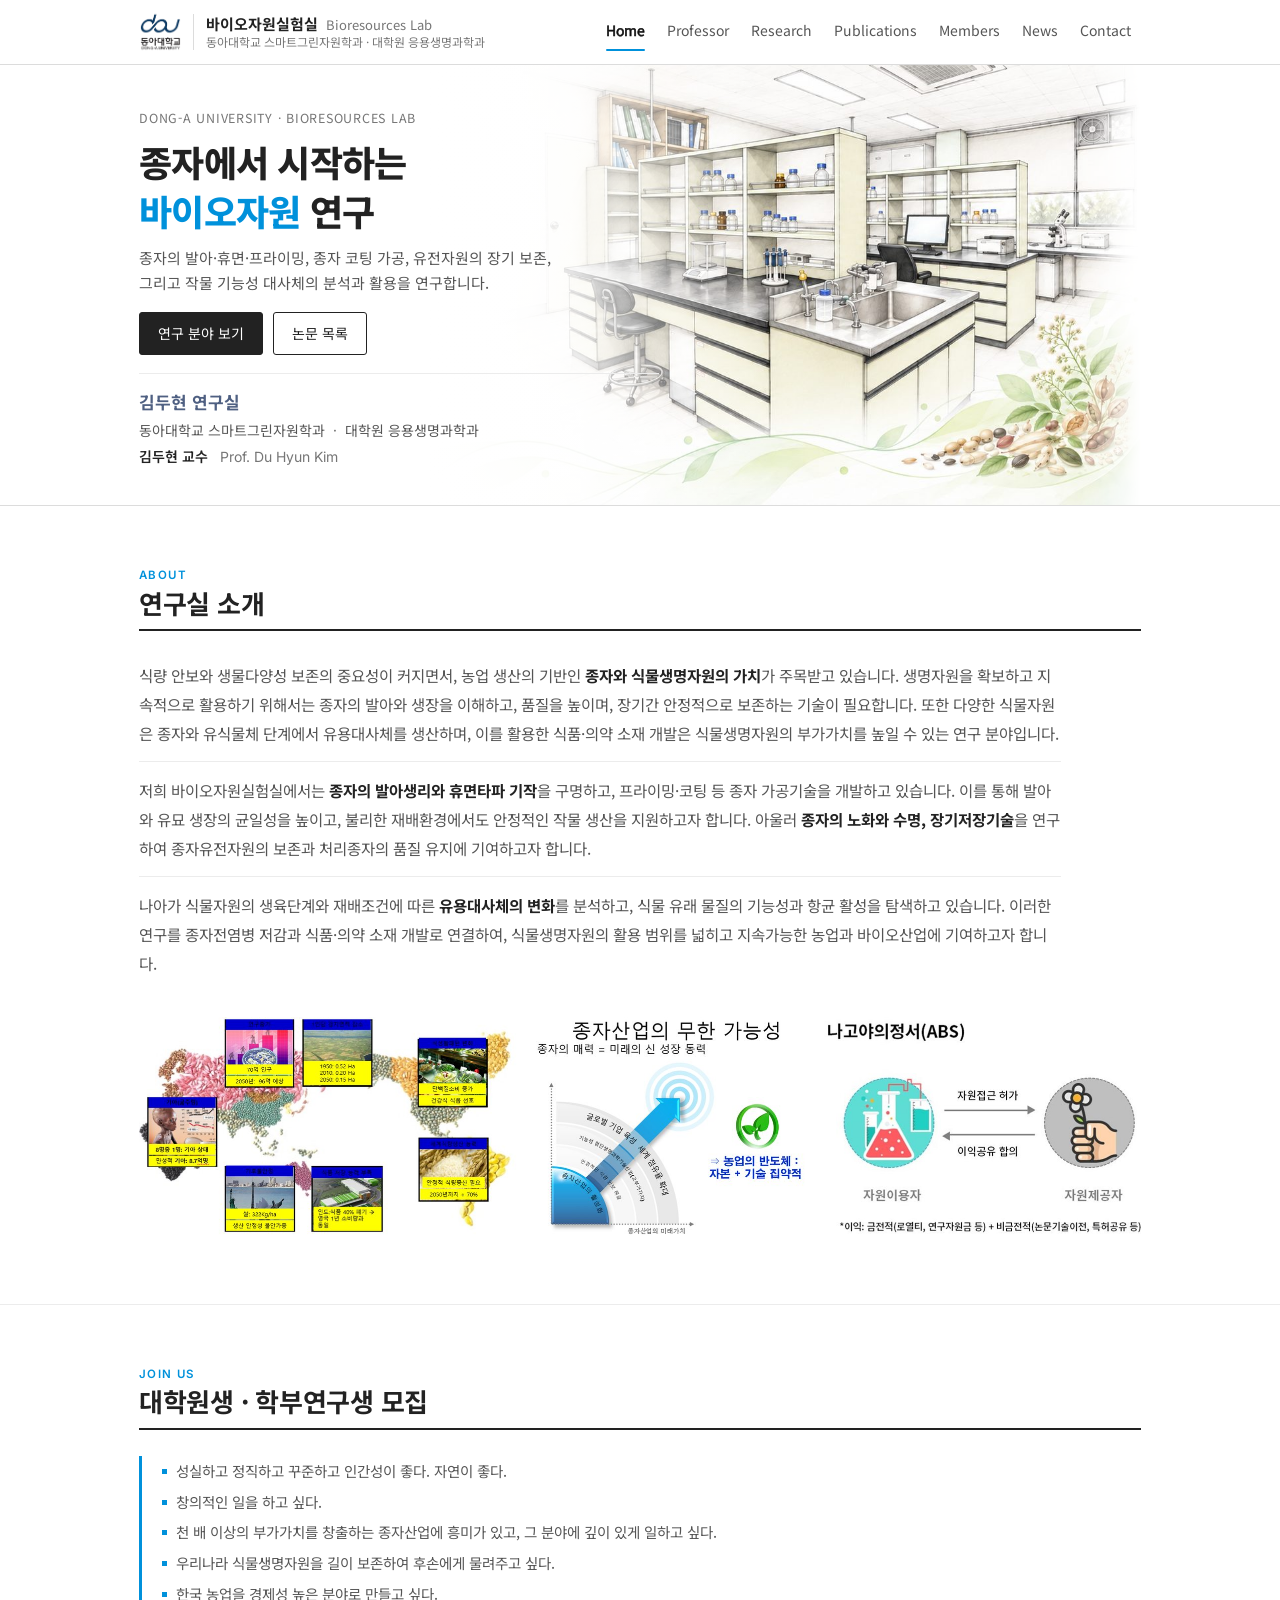
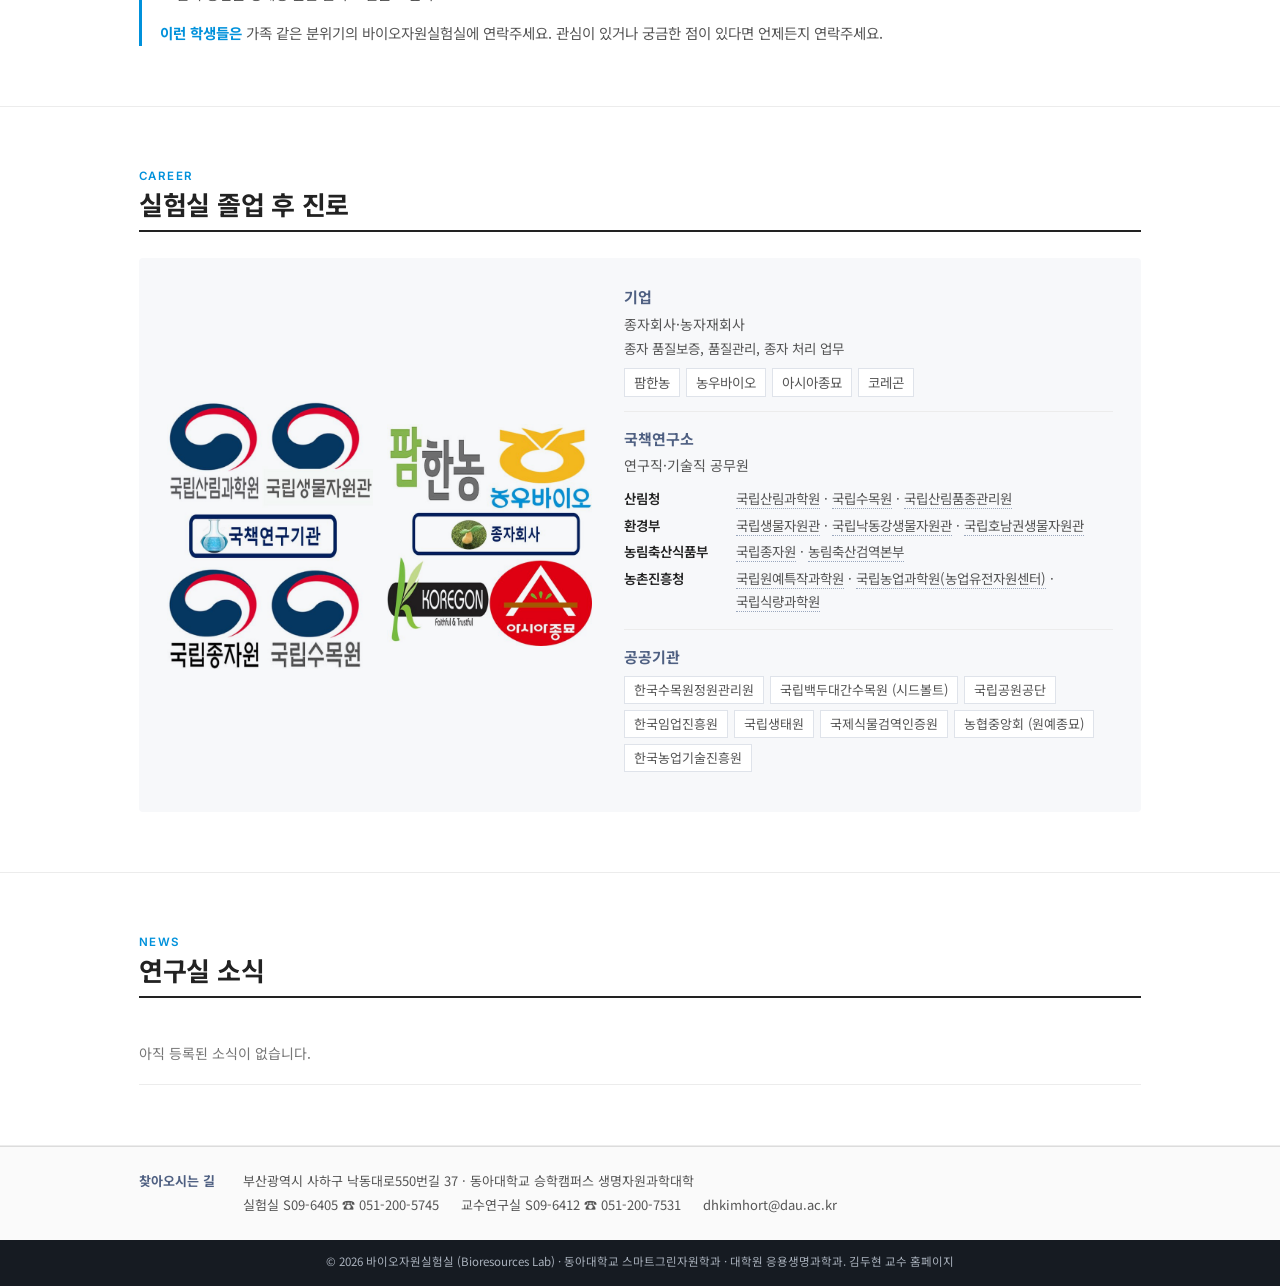
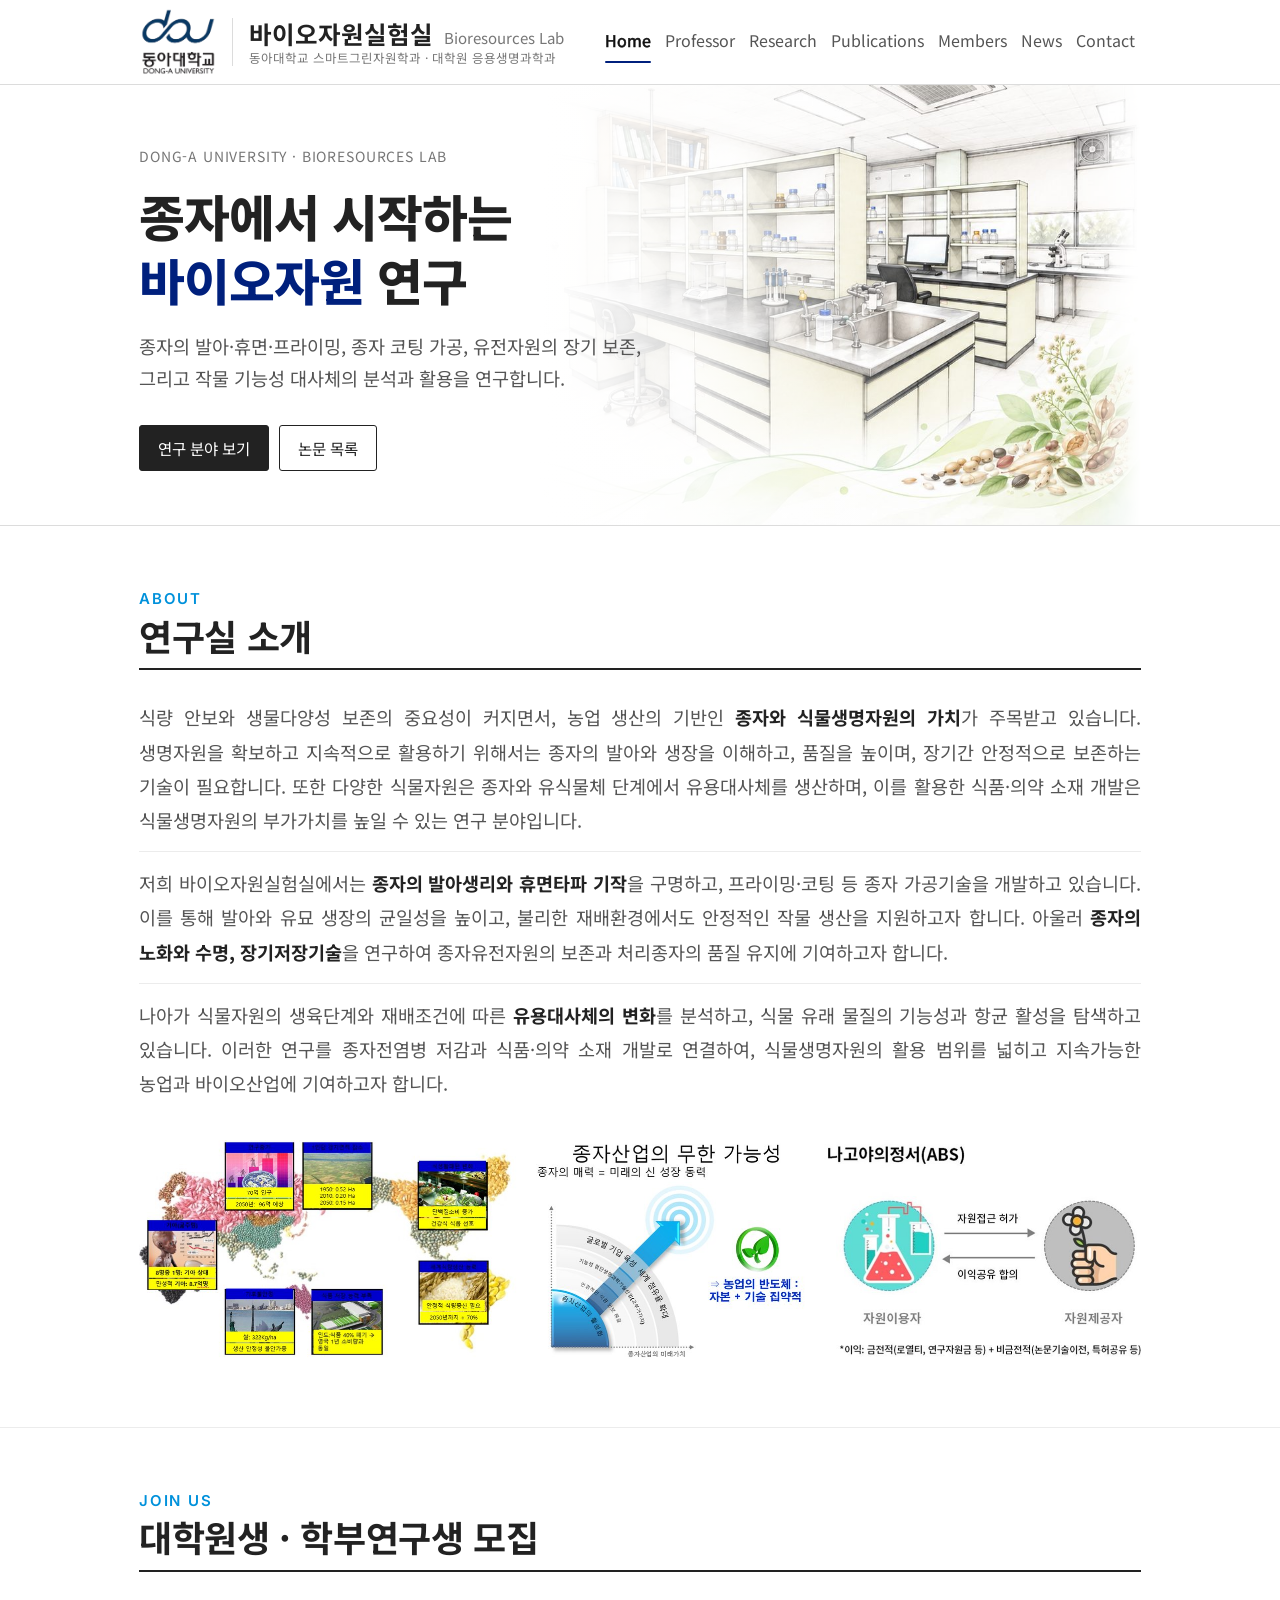
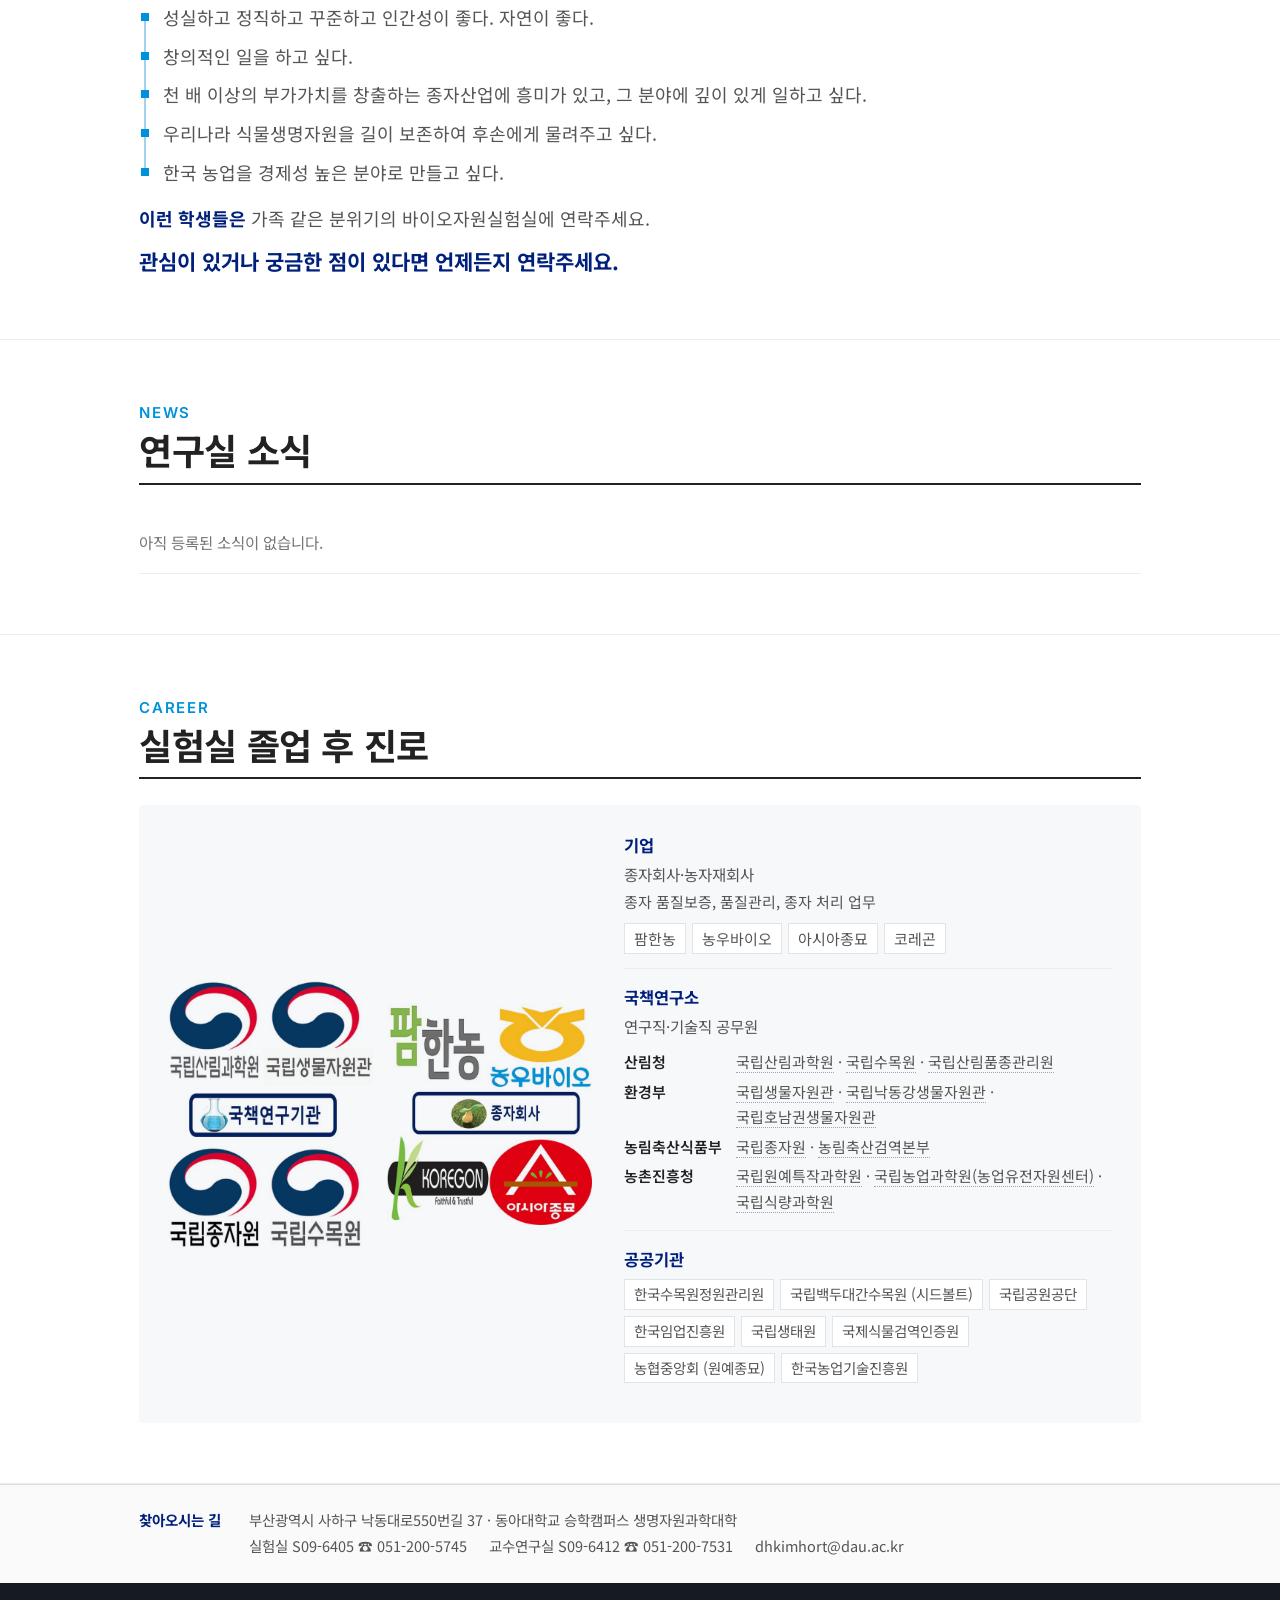
